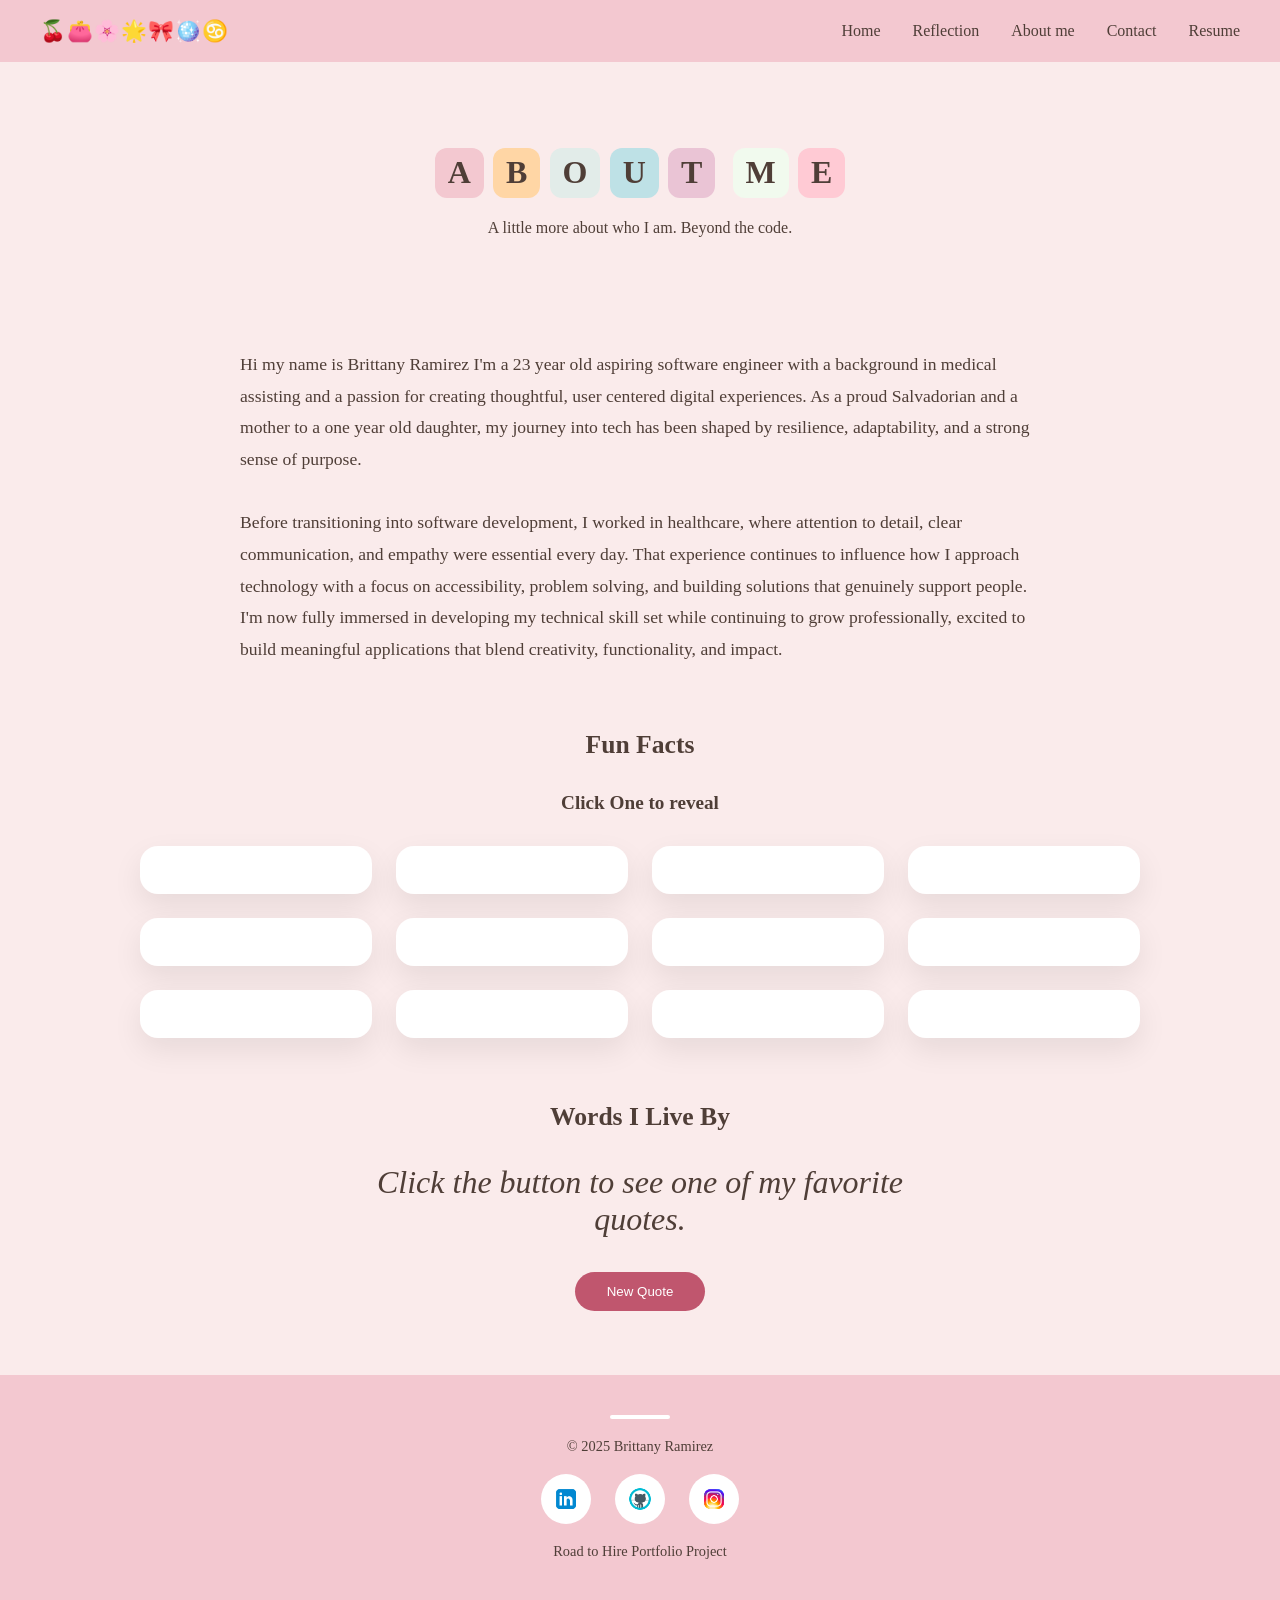
==== aboutme/aboutme.html @ 090dcdb5 "initial commit" ====
<!DOCTYPE html>
<html lang="en">
<head>
    <meta charset="UTF-8">
    <meta name="viewport" content="width=device-width, initial-scale=1.0">
<link rel="stylesheet" href="/aboutme/aboutme.css">
    <title>About Me Page</title>
</head>
<body>
     <nav class="navbar">
        <div class="nav-top">🍒👛🌸🌟🎀🪩♋️</div>
        <ul class="nav-links">
            <li><a href="/homepage/index.html">Home</a></li>
            <li><a href="/reflection/reflection.html">Reflection</a></li>
            <li><a href="/aboutme/aboutme.html">About me</a></li>
            <li><a href="/contact-page/contact.html">Contact</a></li>
            <li><a href="/resume/resume.html">Resume</a></li>
        </ul>
    </nav>
    <!--HERO-->
    <header class="about-hero">
        <h1 class="blocks">
            <span>A</span><span>B</span><span>O</span><span>U</span><span>T</span> <span>M</span><span>E</span>
        </h1>
        <p> A little more about who I am. Beyond the code.</p>
    </header>

    <!--BIO-->
    <section class="about-bio">
        <p>
            Hi my name is Brittany Ramirez I'm a 23 year old aspiring software engineer with a background in medical assisting and a passion for creating thoughtful, user centered digital experiences. As a proud Salvadorian and a mother to a one year old daughter, my journey into tech has been shaped by resilience, adaptability, and a strong sense of purpose.<br>
            <br>
            Before transitioning into software development, I worked in healthcare, where attention to detail, clear communication, and empathy were essential every day. That experience continues to influence how I approach technology with a focus on accessibility, problem solving, and building solutions that genuinely support people. I'm now fully immersed in developing my technical skill set while continuing to grow professionally, excited to build meaningful applications that blend creativity, functionality, and impact.
        </p>
    </section>

    <!--FUN FACTS-->
    <section class="fun-facts">
        <h2 class="section-title">Fun Facts</h2>
        <h3 class="subsec">Click One to reveal</h3>

        <div class="fact-grid">
            <div class="fact-card" data-fact="My favorite color is pink(if you can't tell)"></div>
            <div class="fact-card" data-fact="I have 7 siblings"></div>
            <div class="fact-card" data-fact="My favorite food is hibachi - shrimp! Shrimp in general!!"></div>
            <div class="fact-card" data-fact="I love watching shows (let me know if you need reccommendations.)"></div>
            <div class="fact-card" data-fact="I have a one year old daughter named Camila"></div>
            <div class="fact-card" data-fact="I started my professional journey in healthcare, which taught me empathy and precision."></div>
            <div class="fact-card" data-fact="I love blending creativity with logic."></div>
            <div class="fact-card" data-fact="I played soccer for 6 years and did swimming for 2 years"></div>
            <div class="fact-card" data-fact="I'm comfortable working independently as well as collaborating in team environments"></div>
            <div class="fact-card" data-fact="I'm currently training as a full stack developer through a rigorous coding apprenticeship">
            </div>
            <div class="fact-card" data-fact="My first language was Spanish">
            </div>
            <div class="fact-card" data-fact="I bring a healthcare mindset to tech accuracy, empathy, and attention to detail">
            </div>
        </div>
        <p id="fact-output" class="fact-output"></p>
    </section>

    <!--QUATE GENERATOR-->
    <section class="quotes">
        <h2 class="section-title">Words I Live By</h2>

        <blockquote id="quote-text">
            Click the button to see one of my favorite quotes.
        </blockquote>

        <button id="new-quote" class="cnt-btn">New Quote</button>
        </section>

















<footer class="footer">
        <p>© 2025 Brittany Ramirez</p>
        <div class="social-icons">
            <a href="https://www.linkedin.com/in/brittany-ramirez-4208bb38a/" target="_blank" aria-label="LinkedIn">
                <img src="/images/icons8-linkedin-48.png" alt="LinkedIn">
            </a>
             <a href="https://github.com/brittanyramirez" target="_blank" aria-label="GitHub">
                <img src="/images/icons8-github-48.png" alt="Github">
            </a>
             <a href="https://www.instagram.com/br.ttanyyramirezz/?igsh=bmZkNjRvbnBzaXV3&utm_source=qr#" target="_blank" aria-label="Instagram">
                <img src="/images/icons8-instagram-48.png" alt="Instagram">
            </a>
        </div>
        <p>Road to Hire Portfolio Project</p>
    </footer>
    <script src="/aboutme/aboutme.js"></script>
</body>
</html>
---- aboutme/aboutme.css ----
body {
    margin: 0;
    font-family: Georgia, 'Times New Roman', Times, serif;
    background-color: hwb(0 92% 2% / 0.957);
    color: #4f3e37;
}

a {
    text-decoration: none;
}
/*nav bar*/
.navbar {
    display: flex;
    justify-content: space-between;
    align-items: center;
    padding: 1.2rem 2.5rem;
    background-color: #f3c8d0;

}

.nav-top {
    font-size: 1.3rem;
    font-weight: 600;
    letter-spacing: 1px;
}

.nav-links {
    list-style: none;
    display: flex;
    gap: 2rem;
    margin: 0;
    padding: 0;
}

.nav-links a {
    color:#4f3e37;
    font-weight: 500;
    position: relative;
}

.nav-links a::after {
    content: "";
    position: absolute;
    left: 0;
    bottom: -4px;
    width: 0;
    height: 2px;
    background-color: #4f3e37;
    transition: width 0.3s ease;
}

.nav-links a:hover::after {
    width: 100%;
}

/*HERO*/
.about-hero {
    text-align: center;
    padding: 4rem 1.5rem;
}

.blocks span {
    display: inline-block;
    padding: 0.4rem 0.8rem;
    background-color: #fde2e4;
    border-radius: 12px;
    margin: 0 0.3rem;
    font-weight: 700;
}
.blocks span:nth-child(1) { background-color: #f3c8d0; }
.blocks span:nth-child(2) { background-color: #ffd6a5; }
.blocks span:nth-child(3) { background-color: #e2ece9; }
.blocks span:nth-child(4) { background-color: #bee1e6; }
.blocks span:nth-child(5) { background-color: #eac4d5; }
.blocks span:nth-child(6) { background-color: #f1faee; }
.blocks span:nth-child(7) { background-color: #ffcad4; }

/*BIO*/
.about-bio {
    max-width: 800px;
    margin: 2rem auto;
    padding: 0 1.5rem;
    font-size: 1.1rem;
    line-height: 1.8;
}

/*section titles*/
.section-title {
    text-align: center;
    margin-bottom: 2rem;
    font-size: 1.6rem;
}
.subsec {
    text-align: center;
    margin-bottom: 2rem;
    font-size: 1.2rem
}


/*FUN FACT*/
.fun-facts {
    max-width: 1000px;
    margin: 4rem auto;
    padding: 0 1.5rem;
}

.fact-grid {
    display: grid;
    grid-template-columns: repeat(auto-fit, minmax(220px, 1fr));
    gap: 1.5rem;
}

.fact-card {
    background-color: #ffffff;
    padding: 1.5rem;
    border-radius: 18px;
    box-shadow: 0 12px 30px rgba(0,0,0,0.08);
    cursor: pointer;
    text-align: center;
    transition: transform 0.3s ease;
}

.fact-card:hover {
    transform: translateY(-6px);
}

.fact-output {
    margin-top: 2rem;
    text-align: center;
    font-style: italic;
    font-size: 28px;
}

/*quotes*/
.quotes {
    text-align: center;
    margin: 4rem auto;
    font-size: 29px;
}

blockquote {
    max-width: 600px;
    margin: 2rem auto;
    font-size: 2rem;
    font-style: italic;
}


.cnt-btn { /*new quote bt */
    background-color: #c0566e;
    color: white;
    padding: 0.75rem 2rem;
    border-radius: 999px;
    border: none;
    cursor: pointer;
}

/*FOOTER*/
.footer::before {
  content: "";
  display: block;
  width: 60px;
  height: 4px;
  background-color: #ffffff;
  margin: 0 auto 1.2rem;
  border-radius: 10px;
}

.footer {
  margin-top: 4rem;
  padding: 2.5rem 1.5rem;
  background-color: #f3c8d0; 
  text-align: center;
}

.footer p {
  margin: 0.4rem 0;
  font-size: 0.9rem;
  color: #4f3e37;
}


.social-icons {
  display: flex;
  justify-content: center;
  gap: 1.5rem;
  margin: 1.2rem 0;
}

.social-icons a {
  width: 50px;
  height: 50px;
  background-color: #ffffff;
  border-radius: 50%;
  display: flex;
  align-items: center;
  justify-content: center;
  transition: all 0.3s ease;
}

.social-icons img {
  width: 26px;
  height: 26px;
}

.social-icons a:hover {
  background-color: #e7b1bc;
  transform: translateY(-4px);
  box-shadow: 0 8px 18px rgba(0, 0, 0, 0.15);
}
/* Mobile */
@media (max-width: 768px) {

  /* NAVBAR */
  .navbar {
    flex-direction: column;
    align-items: center; 
    gap: 1rem;
    padding: 1rem;
  }

  .nav-links {
    flex-direction: column;
    align-items: center; 
    gap: 1rem;
  }

  /* HERO */
  .about-hero {
    padding: 3rem 1rem;
  }

  .blocks span {
    padding: 0.3rem 0.6rem;
    margin: 0.15rem;
    font-size: 1rem;
  }

  /* BIO */
  .about-bio {
    font-size: 1rem;
    line-height: 1.6;
  }

  /* SECTION TITLES */
  .section-title {
    font-size: 1.4rem;
  }

  .subsec {
    font-size: 1.05rem;
  }

  /* FUN FACTS */
  .fact-grid {
    grid-template-columns: 1fr;
  }

  .fact-card {
    padding: 1.3rem;
  }

  .fact-output {
    font-size: 1.3rem;
  }

  /* QUOTES */
  .quotes {
    font-size: 22px;
  }

  blockquote {
    font-size: 1.4rem;
    padding: 0 1rem;
  }

  /* FOOTER ICONS */
  .social-icons a {
    width: 44px;
    height: 44px;
  }

  .social-icons img {
    width: 22px;
    height: 22px;
  }
}

/* Tablet */
@media (max-width: 1024px) {

  /* HERO */
  .about-hero {
    padding: 3.5rem 1.5rem;
  }

  /* BIO */
  .about-bio {
    max-width: 700px;
    font-size: 1.05rem;
  }

  /* FUN FACT GRID */
  .fact-grid {
    grid-template-columns: repeat(2, 1fr);
  }

  /* QUOTES */
  blockquote {
    font-size: 1.6rem;
  }
}
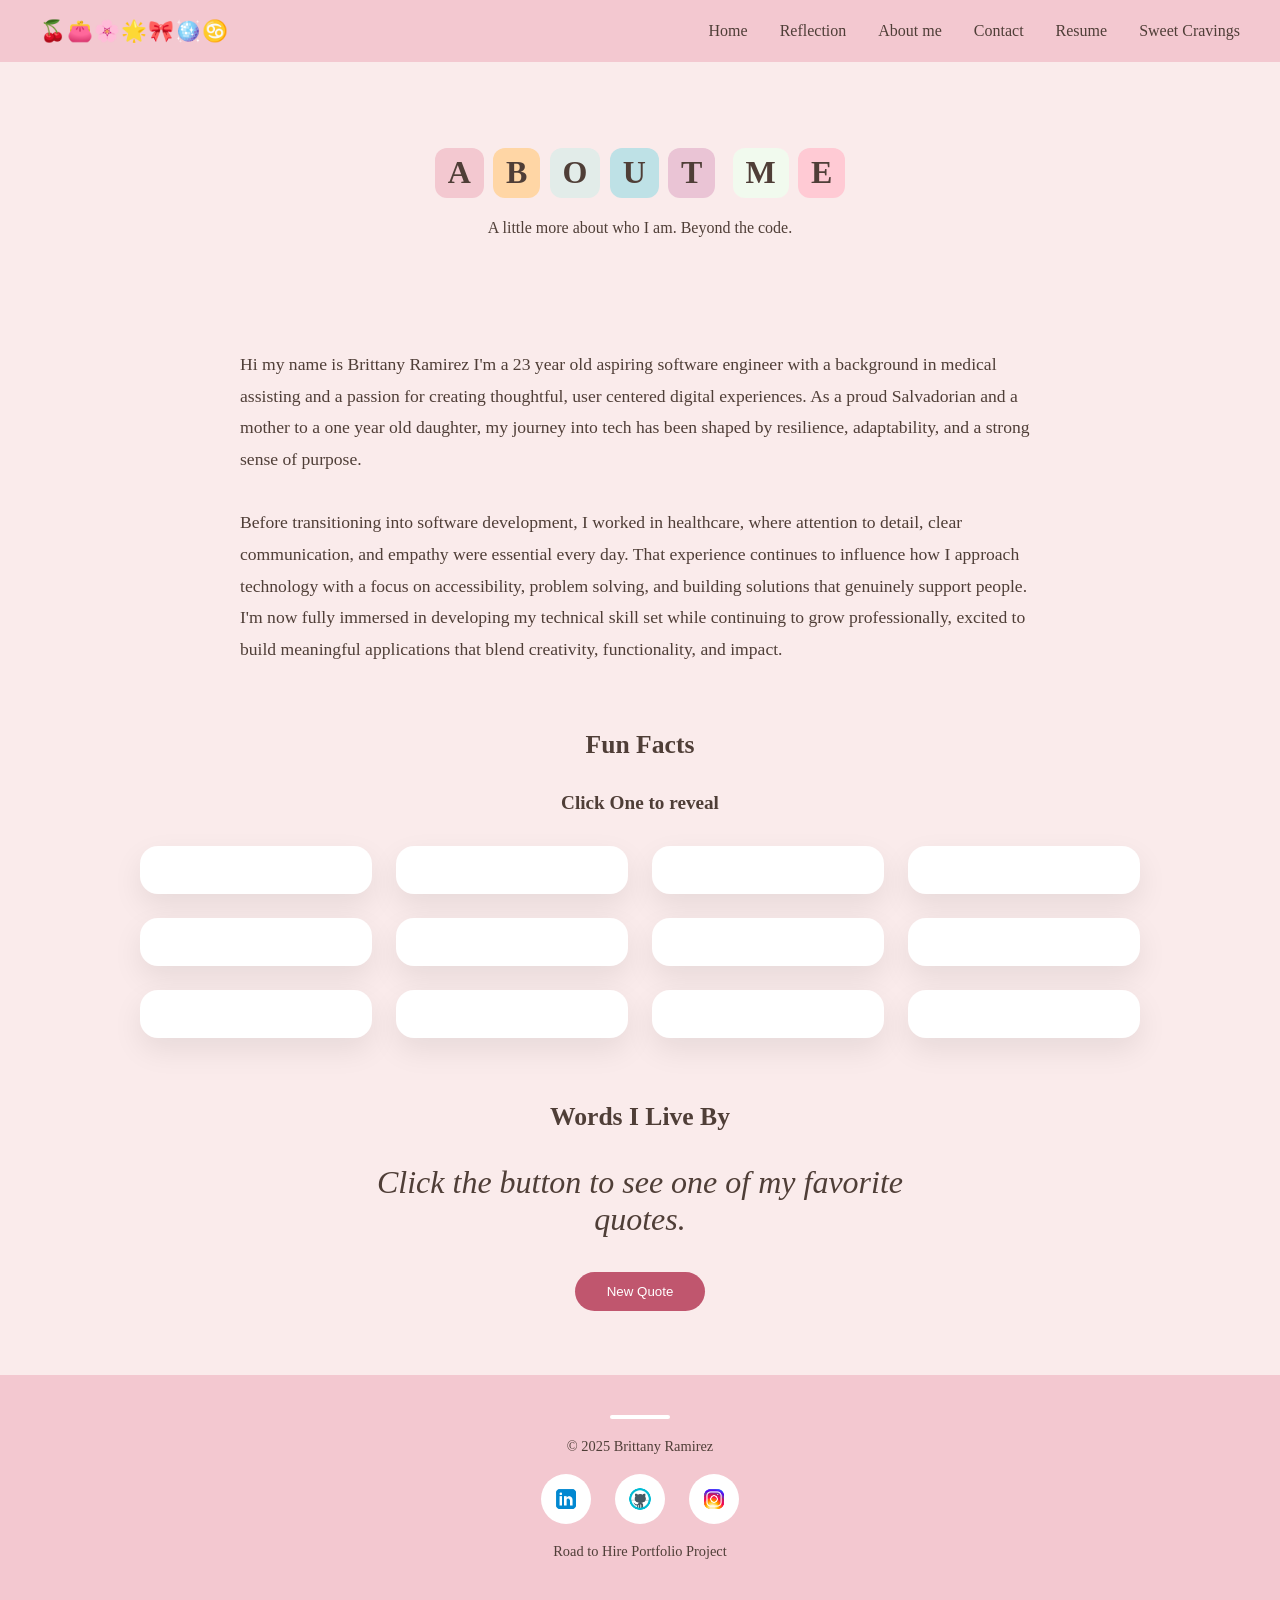
==== commit 4e1f922c: "final product" ====
--- a/aboutme/aboutme.html
+++ b/aboutme/aboutme.html
@@ -7,14 +7,15 @@
     <title>About Me Page</title>
 </head>
 <body>
-     <nav class="navbar">
+    <nav class="navbar">
         <div class="nav-top">🍒👛🌸🌟🎀🪩♋️</div>
         <ul class="nav-links">
-            <li><a href="/homepage/index.html">Home</a></li>
+            <li><a href="/index.html">Home</a></li>
             <li><a href="/reflection/reflection.html">Reflection</a></li>
             <li><a href="/aboutme/aboutme.html">About me</a></li>
             <li><a href="/contact-page/contact.html">Contact</a></li>
             <li><a href="/resume/resume.html">Resume</a></li>
+            <li><a href="/sweet-cravings/sweet.html">Sweet Cravings</a></li>
         </ul>
     </nav>
     <!--HERO-->
@@ -69,23 +70,7 @@
 
         <button id="new-quote" class="cnt-btn">New Quote</button>
         </section>
-
-
-
-
-
-
-
-
-
-
-
-
-
-
-
-
-
+<button id="backToTop">↑ Back to Top</button>
 <footer class="footer">
         <p>© 2025 Brittany Ramirez</p>
         <div class="social-icons">
--- a/aboutme/aboutme.css
+++ b/aboutme/aboutme.css
@@ -130,6 +130,10 @@
     font-style: italic;
     font-size: 28px;
 }
+.fact-card.active {
+  background-color: #f3c8d0;
+  font-style: italic;
+}
 
 /*quotes*/
 .quotes {
@@ -154,7 +158,28 @@
     border: none;
     cursor: pointer;
 }
-
+  
+/* back to the top button styling*/
+    #backToTop{
+    position: fixed;
+    bottom: 70px;
+    right: 10px;
+    background-color: #da627d;
+    color: white;
+    border: none;
+    padding: 0.7rem 1.2rem;
+    border-radius: 999px;
+    cursor: pointer;
+    font-weight: 600;
+    box-shadow: 0 8px 20px rgba(0,0,0,0.15);
+    transition: all 0.3s ease;
+    z-index: 1000;
+    }
+  
+
+    #backToTop:hover{
+        transform: scale(1.08);
+    }
 /*FOOTER*/
 .footer::before {
   content: "";
